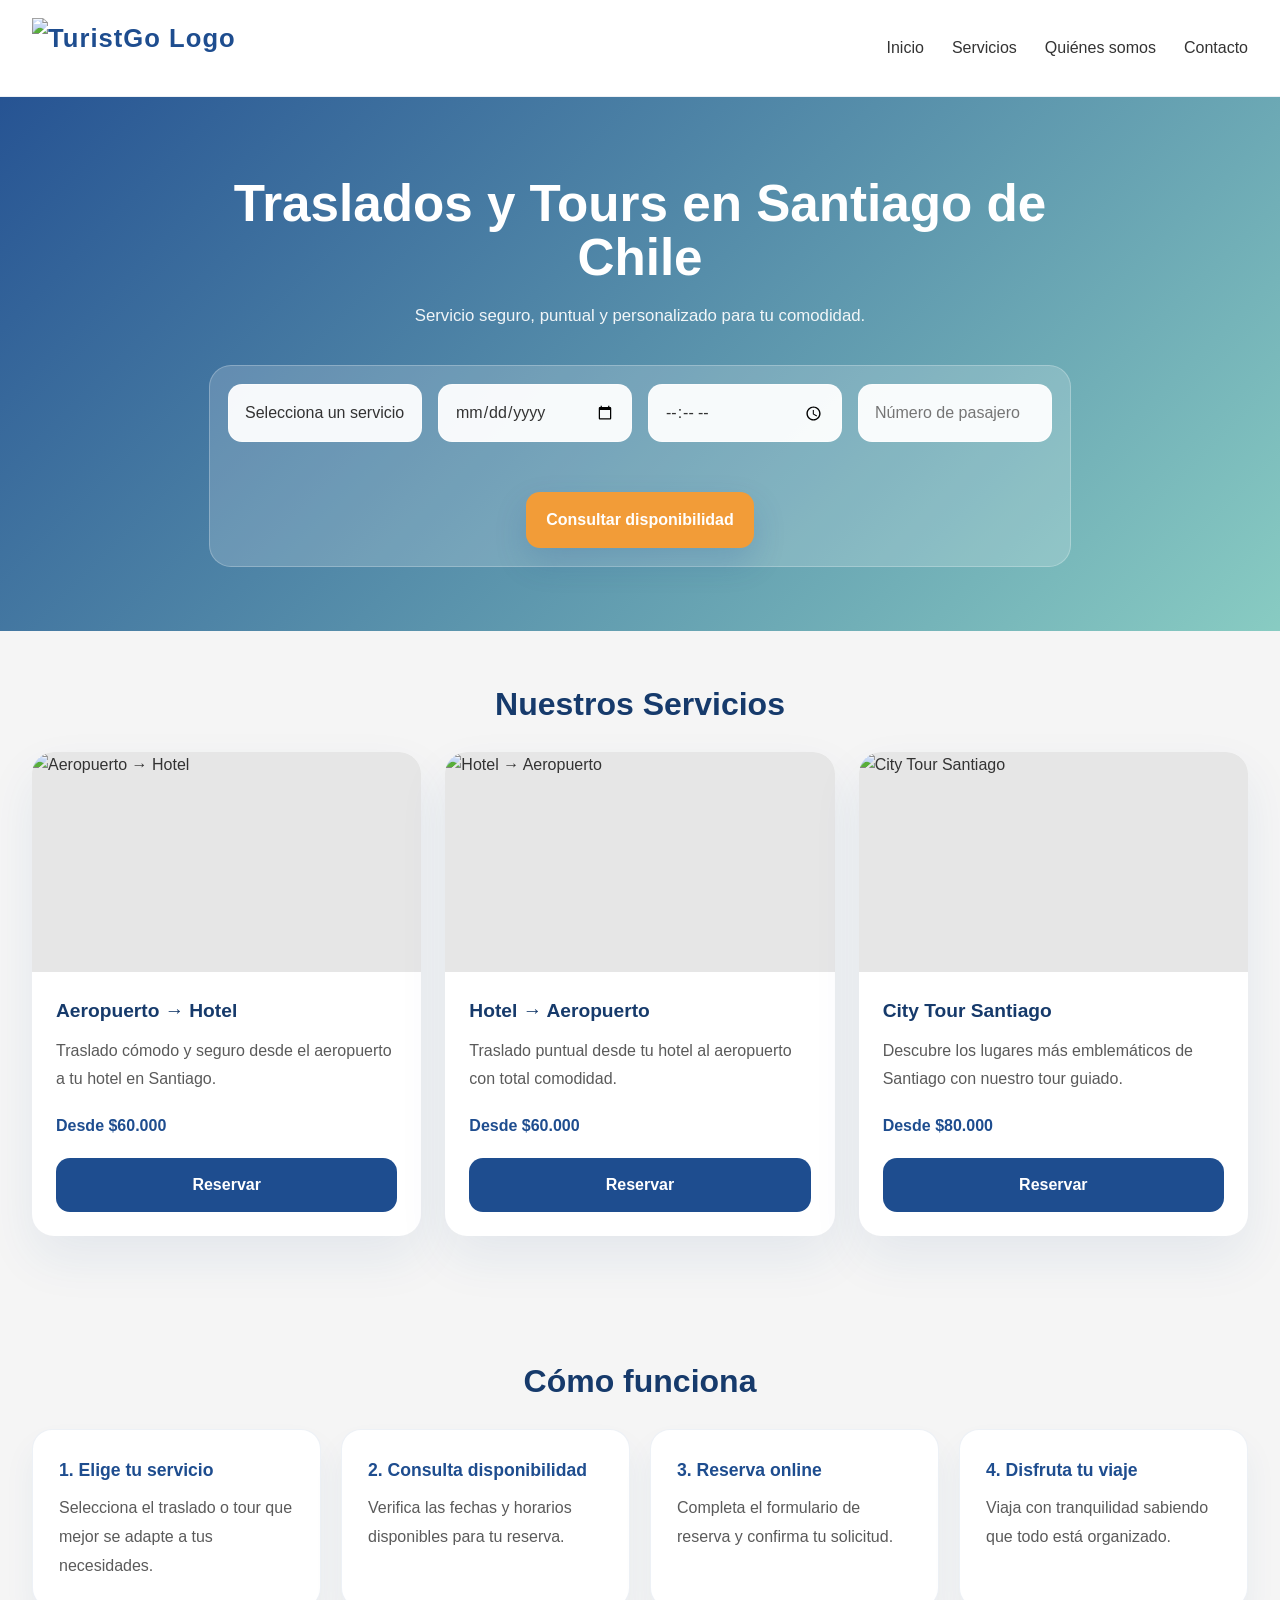
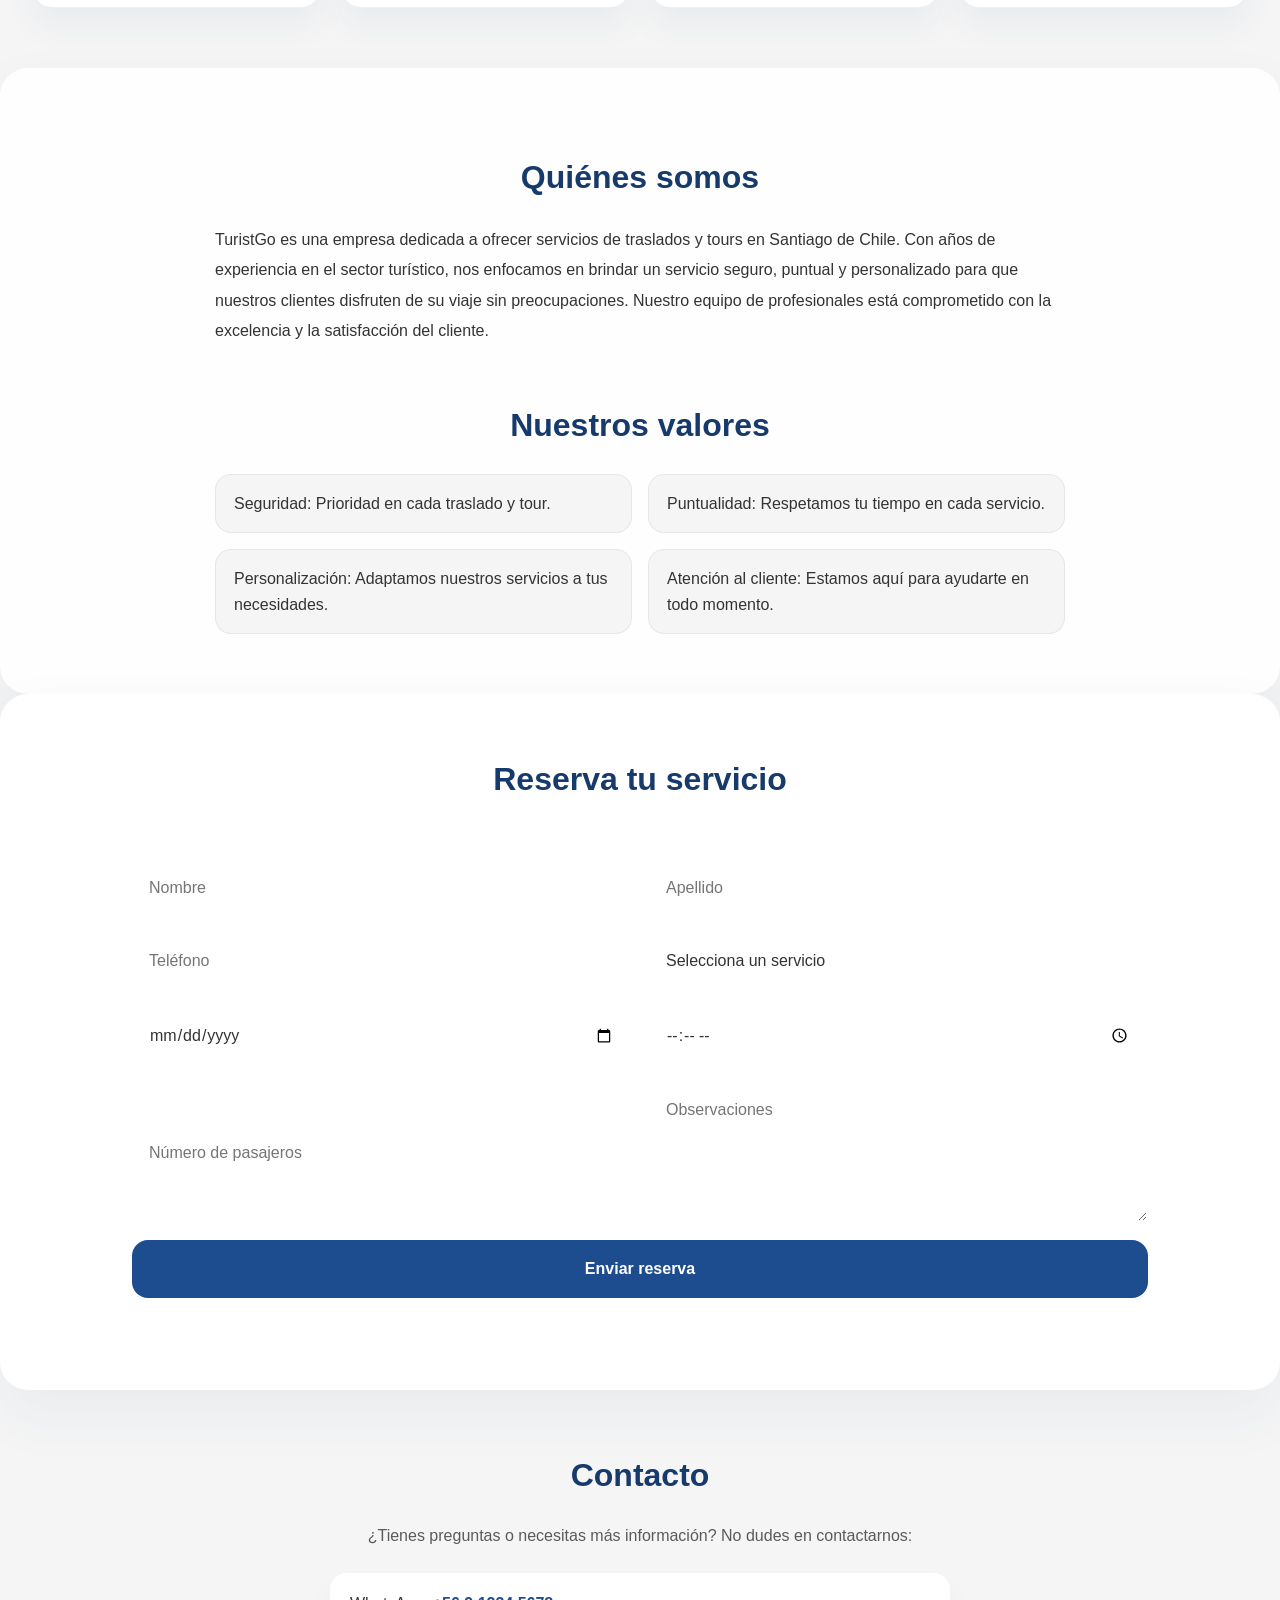
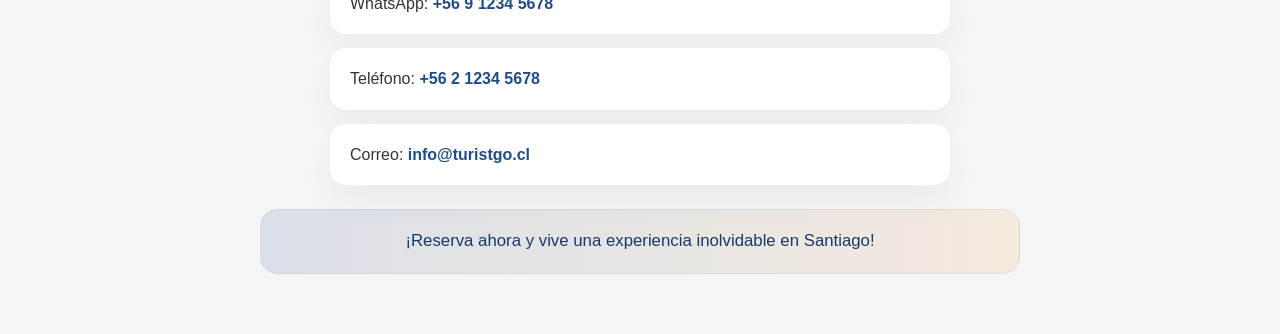
==== frontend/vitrina.html @ b640ec63 "feat: build public storefront MVP and define TuristGo v1/v2 roadmap" ====
<!DOCTYPE html>
<html lang="es">
<head>
    <meta charset="UTF-8">
    <meta name="viewport" content="width=device-width, initial-scale=1.0">
    <title>TuristGo - Traslados y Tours en Santiago</title>
    <link rel="stylesheet" href="css/vitrina.css">
</head>
<body>
    <!-- Header -->
    <header class="header">
        <div class="logo">
            <img src="img/logo.png" alt="TuristGo Logo">
        </div>
        <nav class="nav">
            <ul class="nav-list">
                <li><a href="#inicio">Inicio</a></li>
                <li><a href="#servicios">Servicios</a></li>
                <li><a href="#quienes-somos">Quiénes somos</a></li>
                <li><a href="#contacto">Contacto</a></li>
            </ul>
        </nav>
    </header>

    <!-- Hero principal -->
    <section id="inicio" class="hero">
        <h1 class="hero-title">Traslados y Tours en Santiago de Chile</h1>
        <p class="hero-subtitle">Servicio seguro, puntual y personalizado para tu comodidad.</p>
        <form id="form-disponibilidad" class="form-rapido">
            <select name="servicio" class="select-servicio">
                <option value="">Selecciona un servicio</option>
                <option value="aeropuerto-hotel">Aeropuerto → Hotel</option>
                <option value="hotel-aeropuerto">Hotel → Aeropuerto</option>
                <option value="city-tour">City Tour Santiago</option>
            </select>
            <input type="date" name="fecha" class="input-fecha">
            <input type="time" name="hora" class="input-hora">
            <input type="number" name="pasajeros" placeholder="Número de pasajeros" class="input-pasajeros" min="1" max="3">
            <p id="mensaje-disponibilidad" class="mensaje-disponibilidad"></p>
            <button type="submit" class="btn-consultar-hero">Consultar disponibilidad</button>
        </form>
    </section>

    <!-- Sección Servicios -->
    <section id="servicios" class="servicios">
        <h2 class="section-title">Nuestros Servicios</h2>
        <div class="cards">
            <div class="card">
                <img src="img/aeropuerto-hotel.jpg" alt="Aeropuerto → Hotel" class="card-img">
                <h3 class="card-title">Aeropuerto → Hotel</h3>
                <p class="card-desc">Traslado cómodo y seguro desde el aeropuerto a tu hotel en Santiago.</p>
                <p class="card-precio">Desde $60.000</p>
                <button class="btn-card">Reservar</button>
            </div>
            <div class="card">
                <img src="img/Hotel-Aeropueto.jpg" alt="Hotel → Aeropuerto" class="card-img">
                <h3 class="card-title">Hotel → Aeropuerto</h3>
                <p class="card-desc">Traslado puntual desde tu hotel al aeropuerto con total comodidad.</p>
                <p class="card-precio">Desde $60.000</p>
                <button class="btn-card">Reservar</button>
            </div>
            <div class="card">
                <img src="img/City-Tour.jpg" alt="City Tour Santiago" class="card-img">
                <h3 class="card-title">City Tour Santiago</h3>
                <p class="card-desc">Descubre los lugares más emblemáticos de Santiago con nuestro tour guiado.</p>
                <p class="card-precio">Desde $80.000</p>
                <button class="btn-card">Reservar</button>
            </div>
        </div>
    </section>

    <!-- Sección Cómo funciona -->
    <section class="como-funciona">
        <h2 class="section-title">Cómo funciona</h2>
        <div class="pasos">
            <div class="paso">
                <h3 class="paso-title">1. Elige tu servicio</h3>
                <p class="paso-desc">Selecciona el traslado o tour que mejor se adapte a tus necesidades.</p>
            </div>
            <div class="paso">
                <h3 class="paso-title">2. Consulta disponibilidad</h3>
                <p class="paso-desc">Verifica las fechas y horarios disponibles para tu reserva.</p>
            </div>
            <div class="paso">
                <h3 class="paso-title">3. Reserva online</h3>
                <p class="paso-desc">Completa el formulario de reserva y confirma tu solicitud.</p>
            </div>
            <div class="paso">
                <h3 class="paso-title">4. Disfruta tu viaje</h3>
                <p class="paso-desc">Viaja con tranquilidad sabiendo que todo está organizado.</p>
            </div>
        </div>
    </section>

    <!-- Sección Quiénes somos -->
    <section id="quienes-somos" class="quienes-somos">
        <h2 class="section-title">Quiénes somos</h2>
        <p class="quienes-desc">TuristGo es una empresa dedicada a ofrecer servicios de traslados y tours en Santiago de Chile. Con años de experiencia en el sector turístico, nos enfocamos en brindar un servicio seguro, puntual y personalizado para que nuestros clientes disfruten de su viaje sin preocupaciones. Nuestro equipo de profesionales está comprometido con la excelencia y la satisfacción del cliente.</p>
        <h2 class="section-title">Nuestros valores</h2>
        <ul class="valores-list">
            <li class="valor-item">Seguridad: Prioridad en cada traslado y tour.</li>
            <li class="valor-item">Puntualidad: Respetamos tu tiempo en cada servicio.</li>
            <li class="valor-item">Personalización: Adaptamos nuestros servicios a tus necesidades.</li>
            <li class="valor-item">Atención al cliente: Estamos aquí para ayudarte en todo momento.</li>
        </ul>
    </section>

    <!-- Formulario completo de reserva -->
    <section id="reserva" class="reserva">
        <h2 class="section-title">Reserva tu servicio</h2>
        <form id="form-reserva-completa" class="form-reserva">
            <input type="text" name="nombre" placeholder="Nombre" required class="input-nombre">
            <input type="text" name="apellido" placeholder="Apellido" required class="input-apellido">
            <input type="tel" name="telefono" placeholder="Teléfono" required class="input-telefono">
            <select name="servicio" required class="select-servicio-reserva">
                <option value="">Selecciona un servicio</option>
                <option value="aeropuerto-hotel">Aeropuerto → Hotel</option>
                <option value="hotel-aeropuerto">Hotel → Aeropuerto</option>
                <option value="city-tour">City Tour Santiago</option>
            </select>
            <input type="date" name="fecha" required class="input-fecha-reserva">
            <input type="time" name="hora" required class="input-hora-reserva">
            <input type="number" name="pasajeros" placeholder="Número de pasajeros" required class="input-pasajeros-reserva" min="1" max="3">
            <textarea name="observaciones" placeholder="Observaciones" class="textarea-observaciones"></textarea>
            <button type="submit" class="btn-enviar">Enviar reserva</button>
        </form>
    </section>

    <!-- Sección contacto -->
    <section id="contacto" class="contacto">
        <h2 class="section-title">Contacto</h2>
        <p class="contacto-desc">¿Tienes preguntas o necesitas más información? No dudes en contactarnos:</p>
        <ul class="contacto-list">
            <li class="contacto-item">WhatsApp: <a href="https://wa.me/56912345678">+56 9 1234 5678</a></li>
            <li class="contacto-item">Teléfono: <a href="tel:+56212345678">+56 2 1234 5678</a></li>
            <li class="contacto-item">Correo: <a href="mailto:info@turistgo.cl">info@turistgo.cl</a></li>
        </ul>
        <p class="cta">¡Reserva ahora y vive una experiencia inolvidable en Santiago!</p>
    </section>

    <script src="js/vitrina.js"></script>
</body>
</html>
---- frontend/css/vitrina.css ----
:root {
    --azul-principal: #1E4D8F;
    --azul-oscuro: #163A6B;
    --naranjo: #F29C38;
    --verde-suave: #7FC8BE;
    --fondo-claro: #F5F5F5;
    --texto-principal: #333333;
    --blanco: #FFFFFF;
    --gris-suave: #E6E6E6;
    --gris-texto: #5A5A5A;
}

* {
    box-sizing: border-box;
}

html {
    scroll-behavior: smooth;
}

body {
    margin: 0;
    font-family: "Inter", "Segoe UI", Roboto, Helvetica, Arial, sans-serif;
    background-color: var(--fondo-claro);
    color: var(--texto-principal);
    line-height: 1.6;
}

img {
    max-width: 100%;
    display: block;
}

button,
input,
select,
textarea {
    font: inherit;
}

button {
    cursor: pointer;
}

a {
    color: inherit;
    text-decoration: none;
}

.header {
    width: 100%;
    padding: 18px 32px;
    background: rgba(255, 255, 255, 0.96);
    display: flex;
    align-items: center;
    justify-content: space-between;
    gap: 24px;
    position: sticky;
    top: 0;
    z-index: 20;
    border-bottom: 1px solid rgba(30, 77, 143, 0.08);
    backdrop-filter: blur(10px);
}

.logo {
    color: var(--azul-principal);
    font-size: 1.6rem;
    font-weight: 800;
    letter-spacing: 0.04em;
}

.logo img {
    height: 60px;
    width: auto;
    /*object-fit: contain;*/
}

.nav {
    flex: 1;
}

.nav-list {
    list-style: none;
    display: flex;
    align-items: center;
    justify-content: flex-end;
    gap: 28px;
    margin: 0;
    padding: 0;
}

.nav-list a {
    color: var(--texto-principal);
    font-weight: 500;
    transition: color 0.2s ease;
}

.nav-list a:hover {
    color: var(--azul-principal);
}

.hero {
    padding: 80px 32px 64px;
    background: linear-gradient(135deg, rgba(30, 77, 143, 0.96) 0%, rgba(127, 200, 190, 0.92) 100%);
    color: var(--blanco);
    text-align: center;
    display: flex;
    flex-direction: column;
    align-items: center;
    justify-content: center;
}

.hero-title {
    font-size: clamp(2.4rem, 4vw, 3.6rem);
    margin: 0 0 18px;
    max-width: 900px;
    line-height: 1.05;
}

.hero-subtitle {
    font-size: 1.05rem;
    color: rgba(255, 255, 255, 0.92);
    max-width: 720px;
    margin: 0 auto 36px;
}

.form-rapido {
    max-width: 980px;
    margin: 0 auto;
    display: grid;
    grid-template-columns: repeat(4, minmax(150px, 1fr));
    gap: 16px;
    background: rgba(255, 255, 255, 0.18);
    border: 1px solid rgba(255, 255, 255, 0.24);
    border-radius: 22px;
    padding: 18px;
}

.form-rapido select,
.form-rapido input,
.form-rapido .mensaje-disponibilidad {
    width: 100%;
}

.select-servicio,
.input-fecha,
.input-hora,
.input-pasajeros,
.select-servicio-reserva,
.input-nombre,
.input-apellido,
.input-telefono,
.input-fecha-reserva,
.input-hora-reserva,
.input-pasajeros-reserva,
textarea {
    width: 100%;
    padding: 14px 16px;
    border-radius: 14px;
    border: 1px solid rgba(255, 255, 255, 0.45);
    background: rgba(255, 255, 255, 0.94);
    color: var(--texto-principal);
    outline: none;
    transition: border-color 0.2s ease, box-shadow 0.2s ease;
}

.select-servicio,
.select-servicio-reserva {
    appearance: none;
}

.select-servicio:focus,
.input-fecha:focus,
.input-hora:focus,
.input-pasajeros:focus,
.select-servicio-reserva:focus,
.input-nombre:focus,
.input-apellido:focus,
.input-telefono:focus,
.input-fecha-reserva:focus,
.input-hora-reserva:focus,
.input-pasajeros-reserva:focus,
textarea:focus {
    border-color: rgba(255, 255, 255, 0.95);
    box-shadow: 0 0 0 4px rgba(127, 200, 190, 0.18);
}

.mensaje-disponibilidad {
    grid-column: span 4;
    margin: 0;
    font-size: 0.95rem;
    color: rgba(255, 255, 255, 0.9);
    min-height: 1.2em;
}

.btn-consultar-hero {
    padding: 15px 20px;
    border: none;
    border-radius: 14px;
    background: var(--naranjo);
    color: var(--blanco);
    font-weight: 700;
    box-shadow: 0 14px 32px rgba(30, 77, 143, 0.18);
    transition: transform 0.2s ease, background-color 0.2s ease;
    justify-self: center;
    grid-column: span 4;
    max-width: 250px;
    margin: 0 auto;
}

.btn-consultar-hero:hover {
    transform: translateY(-1px);
    background: #dc8a30;
}

.section-title {
    font-size: 2rem;
    margin: 0 0 22px;
    color: var(--azul-oscuro);
    text-align: center;
}

.servicios,
.como-funciona,
.quienes-somos,
.reserva,
.contacto {
    padding: 60px 32px;
}

.servicios {
    padding-top: 48px;
}

.cards {
    display: grid;
    grid-template-columns: repeat(3, minmax(240px, 1fr));
    gap: 24px;
}

.card {
    background: var(--blanco);
    border-radius: 22px;
    box-shadow: 0 22px 50px rgba(30, 77, 143, 0.08);
    overflow: hidden;
    display: flex;
    flex-direction: column;
    min-height: 100%;
}

.card-img {
    width: 100%;
    height: 220px;
    object-fit: cover;
    background: var(--gris-suave);
}

.card-title {
    margin: 24px 24px 10px;
    font-size: 1.2rem;
    color: var(--azul-oscuro);
}

.card-desc {
    margin: 0 24px 20px;
    color: var(--gris-texto);
    line-height: 1.75;
    flex-grow: 1;
}

.card-precio {
    margin: 0 24px 20px;
    font-weight: 700;
    color: var(--azul-principal);
}

.btn-card {
    margin: 0 24px 24px;
    padding: 14px 16px;
    border: none;
    border-radius: 14px;
    background: var(--azul-principal);
    color: var(--blanco);
    font-weight: 700;
    transition: background-color 0.2s ease, transform 0.2s ease;
}

.btn-card:hover {
    background: var(--azul-oscuro);
    transform: translateY(-1px);
}

.como-funciona .pasos {
    display: grid;
    grid-template-columns: repeat(4, minmax(200px, 1fr));
    gap: 20px;
}

.paso {
    background: var(--blanco);
    border-radius: 20px;
    padding: 26px;
    border: 1px solid rgba(30, 77, 143, 0.08);
    box-shadow: 0 18px 32px rgba(30, 77, 143, 0.06);
}

.paso-title {
    margin: 0 0 10px;
    font-size: 1.1rem;
    color: var(--azul-principal);
}

.paso-desc {
    margin: 0;
    color: var(--gris-texto);
    line-height: 1.8;
}

.quienes-somos {
    background: rgba(255, 255, 255, 0.9);
    border-radius: 28px;
    box-shadow: 0 24px 60px rgba(30, 77, 143, 0.06);
}

.quienes-somos .section-title {
    padding-top: 24px;
}

.quienes-desc {
    max-width: 850px;
    margin: 0 auto 30px;
    color: var(--texto-principal);
    font-size: 1rem;
    line-height: 1.9;
}

.valores-list {
    max-width: 850px;
    margin: 0 auto;
    padding: 0;
    list-style: none;
    display: grid;
    grid-template-columns: repeat(2, minmax(180px, 1fr));
    gap: 16px;
}

.valor-item {
    background: var(--fondo-claro);
    padding: 16px 18px;
    border-radius: 16px;
    color: var(--texto-principal);
    border: 1px solid rgba(30, 77, 143, 0.08);
}

.reserva {
    background: var(--blanco);
    border-radius: 28px;
    box-shadow: 0 24px 60px rgba(30, 77, 143, 0.06);
}

.form-reserva {
    max-width: 1080px;
    margin: 0 auto;
    display: grid;
    grid-template-columns: repeat(2, minmax(240px, 1fr));
    gap: 18px;
    padding: 32px;
}

.textarea-observaciones {
    min-height: 140px;
    resize: vertical;
}

.btn-enviar {
    grid-column: span 2;
    padding: 16px 20px;
    border: none;
    border-radius: 16px;
    background: var(--azul-principal);
    color: var(--blanco);
    font-weight: 700;
    transition: background-color 0.2s ease, transform 0.2s ease;
}

.btn-enviar:hover {
    background: var(--azul-oscuro);
    transform: translateY(-1px);
}

.contacto {
    background: transparent;
}

.contacto-desc {
    max-width: 760px;
    margin: 0 auto 24px;
    color: var(--gris-texto);
    text-align: center;
}

.contacto-list {
    max-width: 620px;
    margin: 0 auto 24px;
    padding: 0;
    list-style: none;
    display: grid;
    gap: 14px;
}

.contacto-item {
    background: var(--blanco);
    border-radius: 16px;
    padding: 18px 20px;
    box-shadow: 0 18px 30px rgba(30, 77, 143, 0.05);
    color: var(--texto-principal);
}

.contacto-item a {
    color: var(--azul-principal);
    font-weight: 600;
}

.cta {
    max-width: 760px;
    margin: 0 auto;
    padding: 18px 26px;
    border-radius: 18px;
    background: linear-gradient(90deg, rgba(30, 77, 143, 0.12), rgba(242, 156, 56, 0.12));
    color: var(--azul-oscuro);
    font-size: 1.05rem;
    text-align: center;
    border: 1px solid rgba(30, 77, 143, 0.08);
}

@media (max-width: 980px) {
    .hero {
        padding: 64px 20px 48px;
    }

    .form-rapido {
        grid-template-columns: 1fr 1fr;
    }

    .nav-list {
        gap: 18px;
    }

    .cards {
        grid-template-columns: repeat(2, minmax(220px, 1fr));
    }

    .como-funciona .pasos {
        grid-template-columns: repeat(2, minmax(220px, 1fr));
    }

    .form-reserva {
        grid-template-columns: 1fr;
    }

    .btn-enviar {
        grid-column: span 1;
    }
}

@media (max-width: 680px) {
    .header {
        flex-wrap: wrap;
        justify-content: center;
        padding: 18px 20px;
    }

    .nav {
        width: 100%;
    }

    .nav-list {
        flex-wrap: wrap;
        justify-content: center;
        gap: 14px;
    }

    .hero {
        padding: 48px 20px 40px;
    }

    .form-rapido {
        grid-template-columns: 1fr;
        padding: 22px;
    }

    .cards,
    .como-funciona .pasos,
    .valores-list {
        grid-template-columns: 1fr;
    }

    .servicios,
    .como-funciona,
    .quienes-somos,
    .reserva,
    .contacto {
        padding: 40px 20px;
    }

    .section-title {
        font-size: 1.8rem;
    }

    .form-reserva {
        padding: 24px;
    }

    .btn-card,
    .btn-enviar,
    .btn-consultar-hero {
        width: 100%;
    }
}
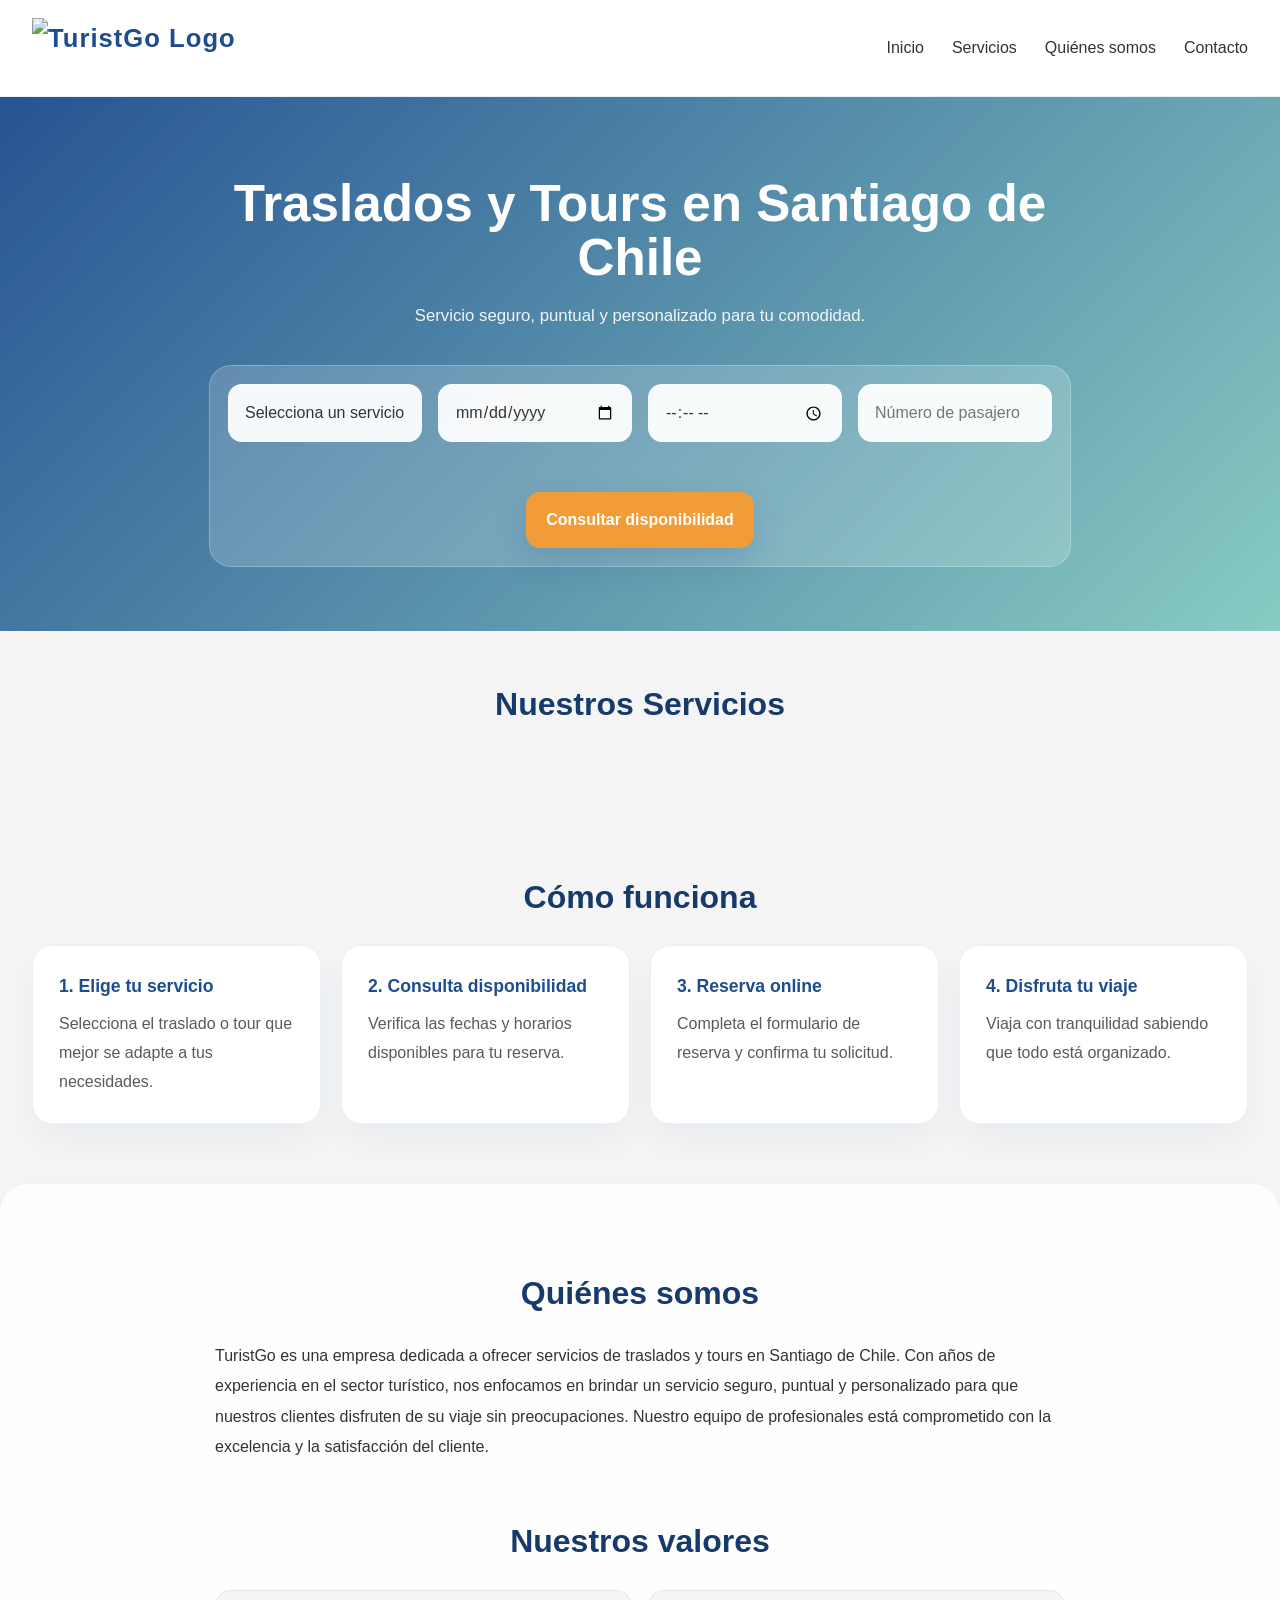
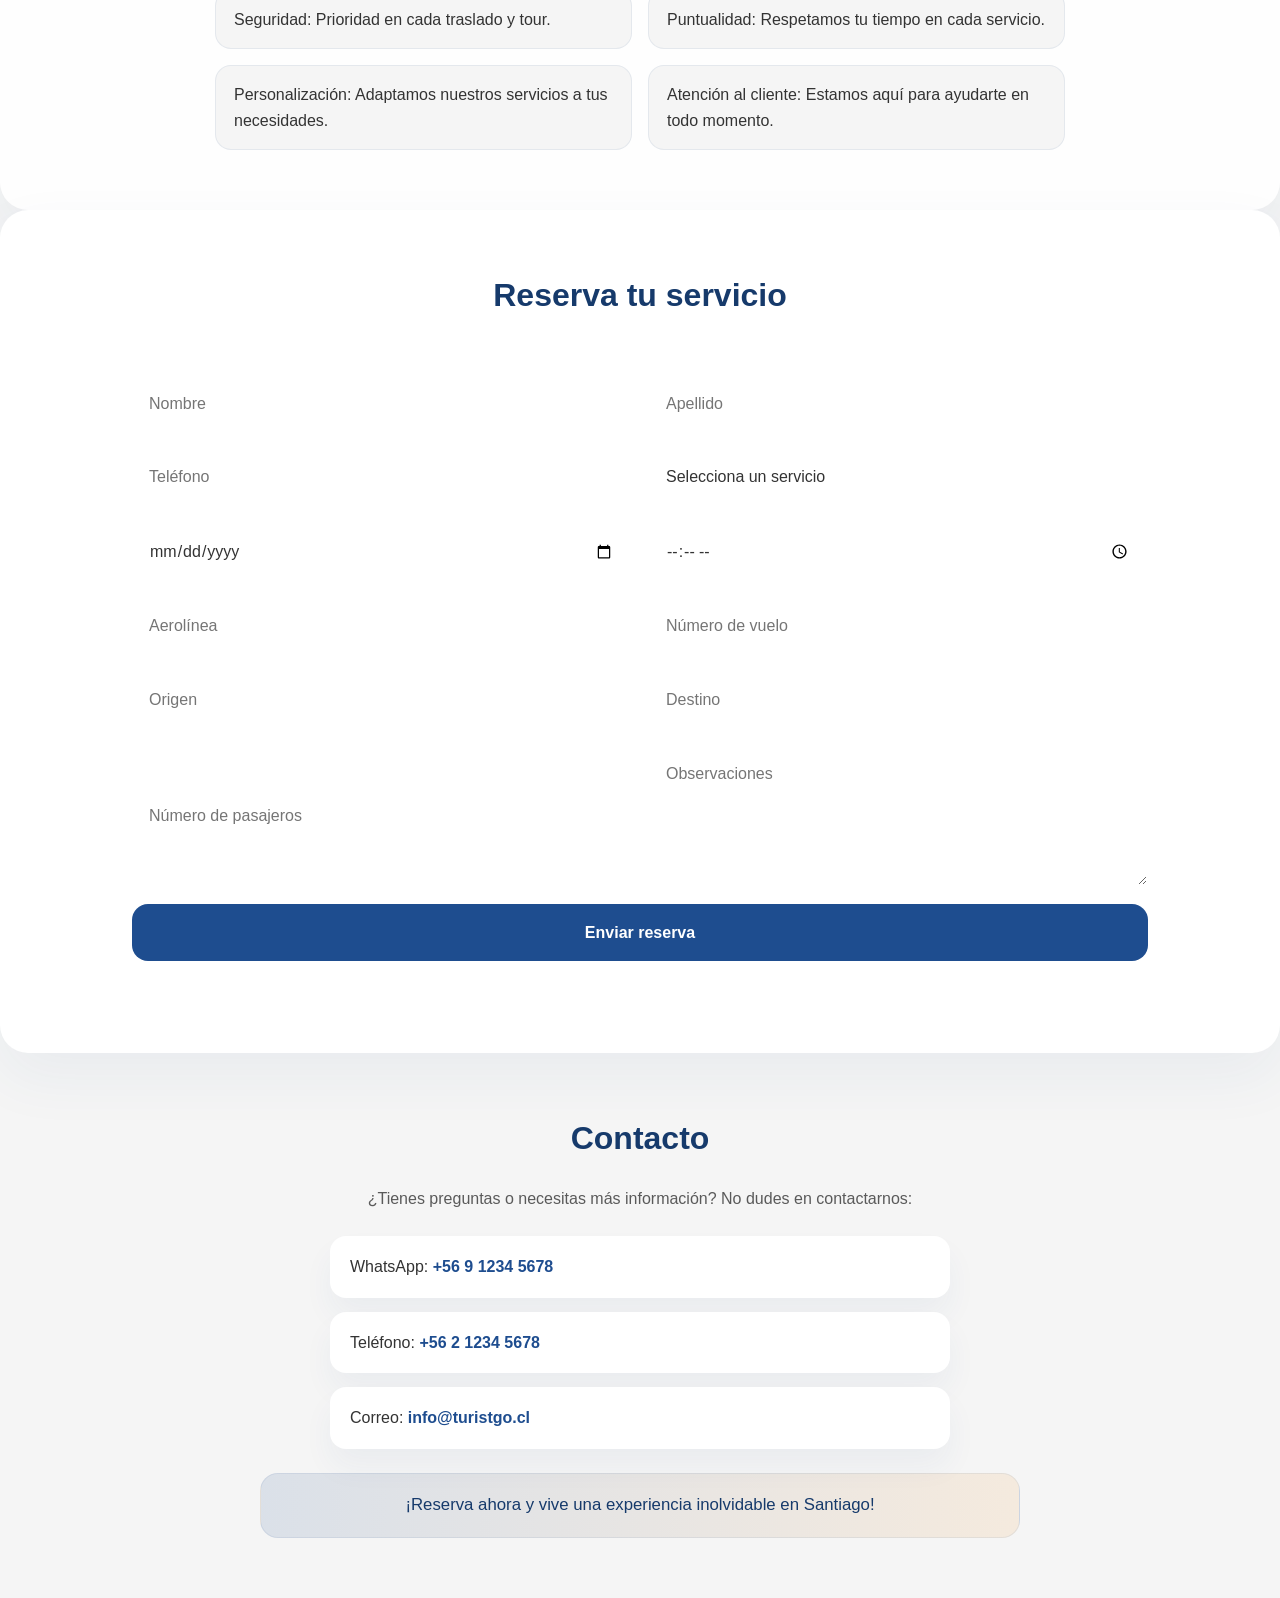
==== commit d8f4b559: "feat: cierre V1 TuristGo - backend, panel admin y vitrina completamente funcionales" ====
--- a/frontend/vitrina.html
+++ b/frontend/vitrina.html
@@ -44,29 +44,7 @@
     <!-- Sección Servicios -->
     <section id="servicios" class="servicios">
         <h2 class="section-title">Nuestros Servicios</h2>
-        <div class="cards">
-            <div class="card">
-                <img src="img/aeropuerto-hotel.jpg" alt="Aeropuerto → Hotel" class="card-img">
-                <h3 class="card-title">Aeropuerto → Hotel</h3>
-                <p class="card-desc">Traslado cómodo y seguro desde el aeropuerto a tu hotel en Santiago.</p>
-                <p class="card-precio">Desde $60.000</p>
-                <button class="btn-card">Reservar</button>
-            </div>
-            <div class="card">
-                <img src="img/Hotel-Aeropueto.jpg" alt="Hotel → Aeropuerto" class="card-img">
-                <h3 class="card-title">Hotel → Aeropuerto</h3>
-                <p class="card-desc">Traslado puntual desde tu hotel al aeropuerto con total comodidad.</p>
-                <p class="card-precio">Desde $60.000</p>
-                <button class="btn-card">Reservar</button>
-            </div>
-            <div class="card">
-                <img src="img/City-Tour.jpg" alt="City Tour Santiago" class="card-img">
-                <h3 class="card-title">City Tour Santiago</h3>
-                <p class="card-desc">Descubre los lugares más emblemáticos de Santiago con nuestro tour guiado.</p>
-                <p class="card-precio">Desde $80.000</p>
-                <button class="btn-card">Reservar</button>
-            </div>
-        </div>
+        <div class="cards" id="contenedor-servicios"></div>
     </section>
 
     <!-- Sección Cómo funciona -->
@@ -109,18 +87,22 @@
     <section id="reserva" class="reserva">
         <h2 class="section-title">Reserva tu servicio</h2>
         <form id="form-reserva-completa" class="form-reserva">
-            <input type="text" name="nombre" placeholder="Nombre" required class="input-nombre">
-            <input type="text" name="apellido" placeholder="Apellido" required class="input-apellido">
-            <input type="tel" name="telefono" placeholder="Teléfono" required class="input-telefono">
-            <select name="servicio" required class="select-servicio-reserva">
+            <input type="text" name="nombre_cliente" placeholder="Nombre" required class="input-nombre">
+            <input type="text" name="apellido_cliente" placeholder="Apellido" required class="input-apellido">
+            <input type="tel" name="telefono_cliente" placeholder="Teléfono" required class="input-telefono">
+            <select name="servicio_id" required class="select-servicio-reserva">
                 <option value="">Selecciona un servicio</option>
                 <option value="aeropuerto-hotel">Aeropuerto → Hotel</option>
                 <option value="hotel-aeropuerto">Hotel → Aeropuerto</option>
                 <option value="city-tour">City Tour Santiago</option>
             </select>
-            <input type="date" name="fecha" required class="input-fecha-reserva">
-            <input type="time" name="hora" required class="input-hora-reserva">
-            <input type="number" name="pasajeros" placeholder="Número de pasajeros" required class="input-pasajeros-reserva" min="1" max="3">
+            <input type="date" name="fecha_servicio" required class="input-fecha-reserva">
+            <input type="time" name="hora_servicio" required class="input-hora-reserva">
+            <input type="text" name="aerolinea" placeholder="Aerolínea" class="input-aerolinea">
+            <input type="text" name="numero_vuelo" placeholder="Número de vuelo" class="input-numero-vuelo">
+            <input type="text" name="origen" placeholder="Origen" class="input-origen">
+            <input type="text" name="destino" placeholder="Destino" class="input-destino">
+            <input type="number" name="cantidad_pasajeros" placeholder="Número de pasajeros" required class="input-pasajeros" min="1" max="3">
             <textarea name="observaciones" placeholder="Observaciones" class="textarea-observaciones"></textarea>
             <button type="submit" class="btn-enviar">Enviar reserva</button>
         </form>
--- a/frontend/css/vitrina.css
+++ b/frontend/css/vitrina.css
@@ -152,7 +152,11 @@
 .input-telefono,
 .input-fecha-reserva,
 .input-hora-reserva,
-.input-pasajeros-reserva,
+.input-pasajeros,
+.input-aerolinea,
+.input-numero-vuelo,
+.input-origen,
+.input-destino,
 textarea {
     width: 100%;
     padding: 14px 16px;
@@ -179,7 +183,11 @@
 .input-telefono:focus,
 .input-fecha-reserva:focus,
 .input-hora-reserva:focus,
-.input-pasajeros-reserva:focus,
+.input-pasajeros:focus,
+.input-aerolinea:focus,
+.input-numero-vuelo:focus,
+.input-origen:focus,
+.input-destino:focus,
 textarea:focus {
     border-color: rgba(255, 255, 255, 0.95);
     box-shadow: 0 0 0 4px rgba(127, 200, 190, 0.18);
